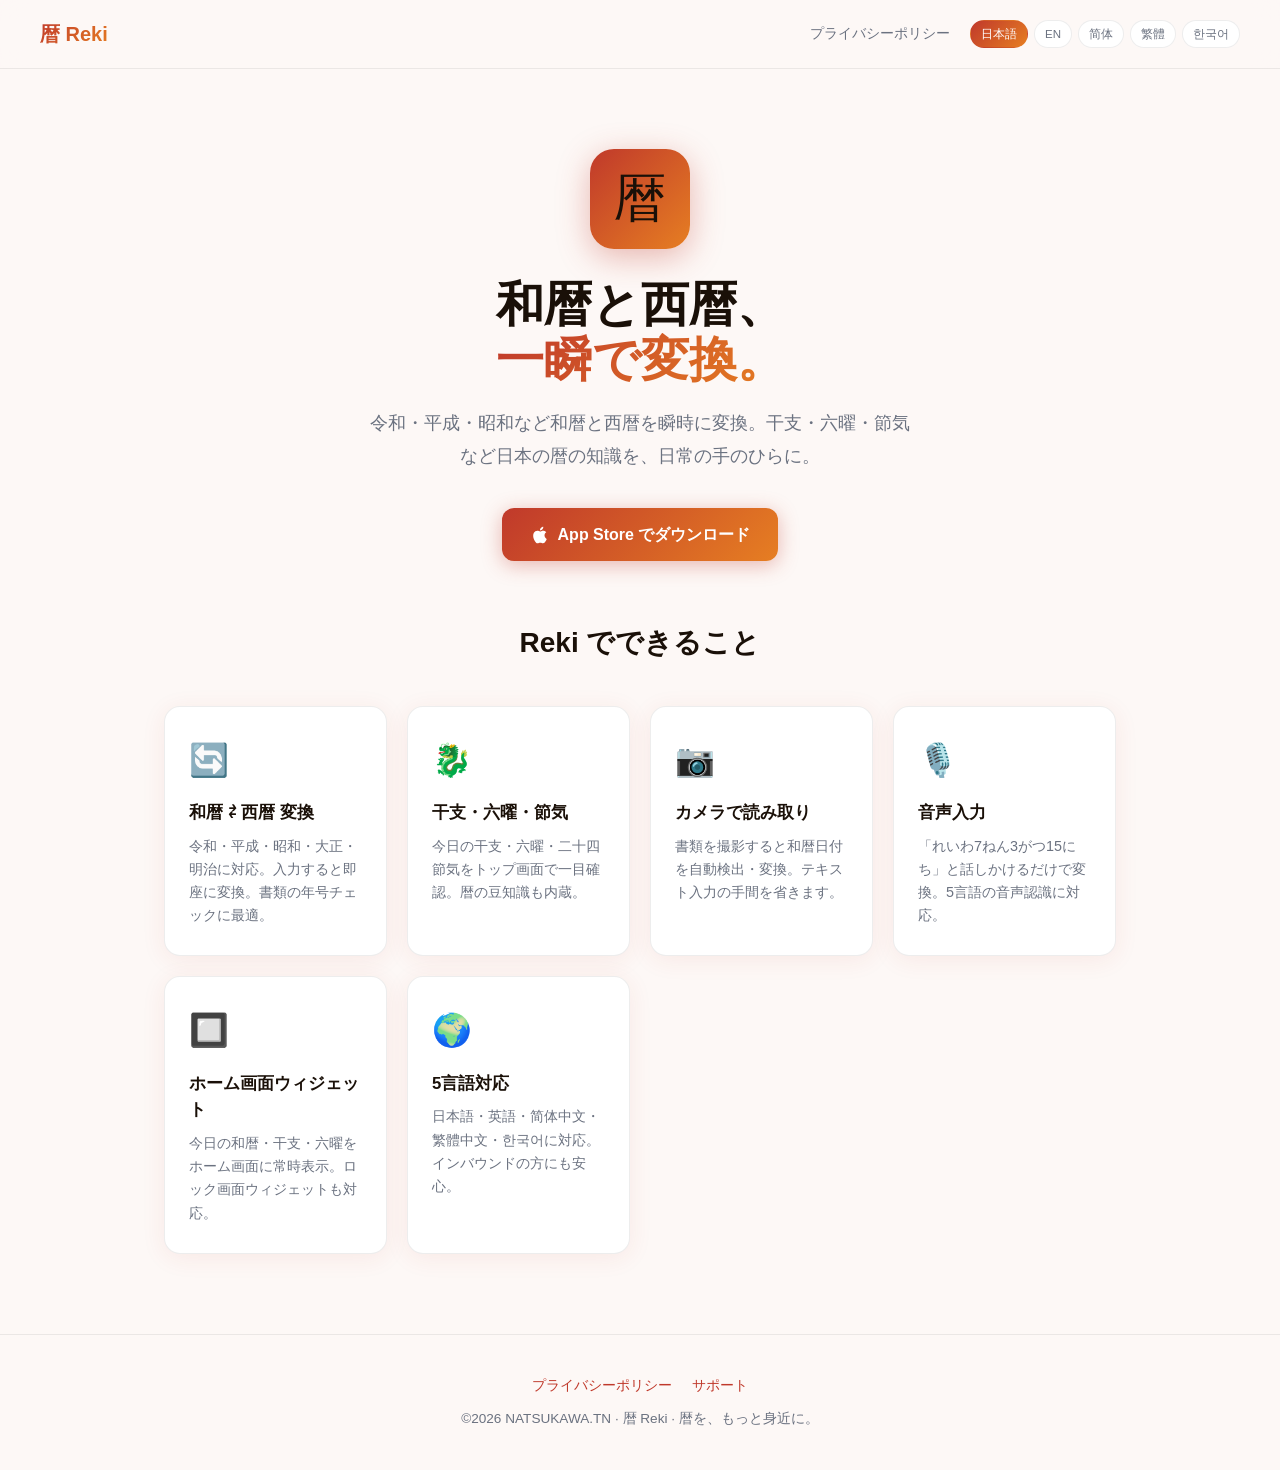
==== ja/index.html @ 11f6bfe3 "feat: add product pages and privacy policy in 5 languages - styles.css: 朱 red theme with dark mode, " ====
<!DOCTYPE html>
<html lang="ja">
<head>
  <meta charset="UTF-8">
  <meta name="viewport" content="width=device-width, initial-scale=1.0">
  <title>暦 Reki — 和暦・西暦変換と日本の暦</title>
  <meta name="description" content="和暦と西暦をかんたんに変換。干支・六曜・節気など日本の暦を毎日チェック。ウィジェット・カメラ・音声入力対応。">
  <link rel="stylesheet" href="../styles.css">
</head>
<body>

<nav>
  <span class="nav-logo gradient-text">暦 Reki</span>
  <div style="display:flex;align-items:center;gap:20px;">
    <div class="nav-links">
      <a href="privacy.html">プライバシーポリシー</a>
    </div>
    <div class="lang-switcher">
      <a href="../ja/" class="active">日本語</a>
      <a href="../en/">EN</a>
      <a href="../zh-Hans/">简体</a>
      <a href="../zh-Hant/">繁體</a>
      <a href="../ko/">한국어</a>
    </div>
  </div>
</nav>

<section class="hero">
  <div class="hero-icon">暦</div>
  <h1>和暦と西暦、<br><span class="gradient-text">一瞬で変換。</span></h1>
  <p>令和・平成・昭和など和暦と西暦を瞬時に変換。干支・六曜・節気など日本の暦の知識を、日常の手のひらに。</p>
  <div class="btn-group">
    <a class="btn btn-primary" href="https://apps.apple.com/app/idYOUR_APP_ID">
      <svg width="20" height="20" viewBox="0 0 24 24" fill="currentColor"><path d="M18.71 19.5c-.83 1.24-1.71 2.45-3.05 2.47-1.34.03-1.77-.79-3.29-.79-1.53 0-2 .77-3.27.82-1.31.05-2.3-1.32-3.14-2.53C4.25 17 2.94 12.45 4.7 9.39c.87-1.52 2.43-2.48 4.12-2.51 1.28-.02 2.5.87 3.29.87.78 0 2.26-1.07 3.8-.91.65.03 2.47.26 3.64 1.98-.09.06-2.17 1.28-2.15 3.81.03 3.02 2.65 4.03 2.68 4.04-.03.07-.42 1.44-1.38 2.83M13 3.5c.73-.83 1.94-1.46 2.94-1.5.13 1.17-.34 2.35-1.04 3.19-.69.85-1.83 1.51-2.95 1.42-.15-1.15.41-2.35 1.05-3.11z"/></svg>
      App Store でダウンロード
    </a>
  </div>
</section>

<section class="features">
  <h2>Reki でできること</h2>
  <div class="features-grid">
    <div class="feature-card">
      <div class="feature-icon">🔄</div>
      <h3>和暦 ⇄ 西暦 変換</h3>
      <p>令和・平成・昭和・大正・明治に対応。入力すると即座に変換。書類の年号チェックに最適。</p>
    </div>
    <div class="feature-card">
      <div class="feature-icon">🐉</div>
      <h3>干支・六曜・節気</h3>
      <p>今日の干支・六曜・二十四節気をトップ画面で一目確認。暦の豆知識も内蔵。</p>
    </div>
    <div class="feature-card">
      <div class="feature-icon">📷</div>
      <h3>カメラで読み取り</h3>
      <p>書類を撮影すると和暦日付を自動検出・変換。テキスト入力の手間を省きます。</p>
    </div>
    <div class="feature-card">
      <div class="feature-icon">🎙️</div>
      <h3>音声入力</h3>
      <p>「れいわ7ねん3がつ15にち」と話しかけるだけで変換。5言語の音声認識に対応。</p>
    </div>
    <div class="feature-card">
      <div class="feature-icon">🔲</div>
      <h3>ホーム画面ウィジェット</h3>
      <p>今日の和暦・干支・六曜をホーム画面に常時表示。ロック画面ウィジェットも対応。</p>
    </div>
    <div class="feature-card">
      <div class="feature-icon">🌍</div>
      <h3>5言語対応</h3>
      <p>日本語・英語・简体中文・繁體中文・한국어に対応。インバウンドの方にも安心。</p>
    </div>
  </div>
</section>

<footer>
  <div class="footer-links">
    <a href="privacy.html">プライバシーポリシー</a>
    <a href="mailto:natsukawa.tn@gmail.com">サポート</a>
  </div>
  <p>©<script>document.write(new Date().getFullYear())</script> NATSUKAWA.TN · 暦 Reki · 暦を、もっと身近に。</p>
</footer>

</body>
</html>
---- styles.css ----
:root {
  --accent-start: #C0392B;
  --accent-end:   #E67E22;
  --bg:           #fdf8f6;
  --surface:      #ffffff;
  --text:         #1a1008;
  --text-secondary: #6b7280;
  --border:       rgba(0,0,0,0.07);
  --radius:       16px;
  --shadow:       0 4px 24px rgba(192,57,43,0.08);
}

@media (prefers-color-scheme: dark) {
  :root {
    --bg:      #1a0f0a;
    --surface: #261510;
    --text:    #f5ede8;
    --text-secondary: #9ca3af;
    --border:  rgba(255,255,255,0.08);
  }
}

* { box-sizing: border-box; margin: 0; padding: 0; }

body {
  font-family: -apple-system, BlinkMacSystemFont, "Segoe UI", Roboto, sans-serif;
  background: var(--bg);
  color: var(--text);
  line-height: 1.6;
  -webkit-font-smoothing: antialiased;
}

.gradient-text {
  background: linear-gradient(135deg, var(--accent-start), var(--accent-end));
  -webkit-background-clip: text;
  -webkit-text-fill-color: transparent;
  background-clip: text;
}

/* NAV */
nav {
  display: flex;
  align-items: center;
  justify-content: space-between;
  padding: 18px 40px;
  position: sticky;
  top: 0;
  background: rgba(253,248,246,0.88);
  backdrop-filter: blur(12px);
  -webkit-backdrop-filter: blur(12px);
  border-bottom: 1px solid var(--border);
  z-index: 100;
}
@media (prefers-color-scheme: dark) {
  nav { background: rgba(26,15,10,0.88); }
}
.nav-logo { font-size: 1.25rem; font-weight: 700; }
.nav-links { display: flex; gap: 24px; align-items: center; }
.nav-links a { text-decoration: none; color: var(--text-secondary); font-size: 0.9rem; transition: color .2s; }
.nav-links a:hover { color: var(--text); }
.lang-switcher { display: flex; gap: 6px; }
.lang-switcher a {
  font-size: 0.72rem;
  padding: 4px 10px;
  border-radius: 20px;
  background: var(--surface);
  border: 1px solid var(--border);
  text-decoration: none;
  color: var(--text-secondary);
  transition: all .2s;
}
.lang-switcher a:hover, .lang-switcher a.active {
  background: linear-gradient(135deg, var(--accent-start), var(--accent-end));
  color: white;
  border-color: transparent;
}

/* HERO */
.hero {
  max-width: 800px;
  margin: 0 auto;
  padding: 80px 24px 60px;
  text-align: center;
}
.hero-icon {
  width: 100px; height: 100px;
  border-radius: 24px;
  background: linear-gradient(135deg, var(--accent-start), var(--accent-end));
  display: inline-flex;
  align-items: center;
  justify-content: center;
  font-size: 52px;
  margin-bottom: 28px;
  box-shadow: 0 8px 32px rgba(192,57,43,0.35);
}
.hero h1 { font-size: 3rem; font-weight: 800; line-height: 1.15; margin-bottom: 20px; }
.hero p { font-size: 1.15rem; color: var(--text-secondary); max-width: 540px; margin: 0 auto 36px; line-height: 1.75; }
@media (max-width: 600px) {
  .hero h1 { font-size: 2rem; }
  .hero p  { font-size: 1rem; }
}

/* BUTTONS */
.btn-group { display: flex; gap: 12px; justify-content: center; flex-wrap: wrap; }
.btn {
  display: inline-flex;
  align-items: center;
  gap: 8px;
  padding: 14px 28px;
  border-radius: 12px;
  font-size: 1rem;
  font-weight: 600;
  text-decoration: none;
  transition: all .2s;
  cursor: pointer;
  border: none;
}
.btn-primary {
  background: linear-gradient(135deg, var(--accent-start), var(--accent-end));
  color: white;
  box-shadow: 0 4px 20px rgba(192,57,43,0.35);
}
.btn-primary:hover { transform: translateY(-2px); box-shadow: 0 8px 28px rgba(192,57,43,0.45); }
.btn-secondary {
  background: var(--surface);
  color: var(--text);
  border: 1px solid var(--border);
}
.btn-secondary:hover { border-color: var(--accent-start); color: var(--accent-start); }

/* FEATURES */
.features {
  max-width: 1000px;
  margin: 0 auto 80px;
  padding: 0 24px;
}
.features h2 { text-align: center; font-size: 1.75rem; font-weight: 700; margin-bottom: 40px; }
.features-grid {
  display: grid;
  grid-template-columns: repeat(auto-fit, minmax(220px, 1fr));
  gap: 20px;
}
.feature-card {
  background: var(--surface);
  border: 1px solid var(--border);
  border-radius: var(--radius);
  padding: 28px 24px;
  box-shadow: var(--shadow);
}
.feature-icon { font-size: 2rem; margin-bottom: 14px; }
.feature-card h3 { font-size: 1.05rem; font-weight: 700; margin-bottom: 8px; }
.feature-card p  { font-size: 0.9rem; color: var(--text-secondary); line-height: 1.6; }

/* FOOTER */
footer {
  text-align: center;
  padding: 40px 24px;
  border-top: 1px solid var(--border);
  color: var(--text-secondary);
  font-size: 0.85rem;
}
footer a { color: var(--accent-start); text-decoration: none; }
footer a:hover { text-decoration: underline; }
.footer-links { display: flex; gap: 20px; justify-content: center; margin-bottom: 12px; flex-wrap: wrap; }

/* PRIVACY / PROSE */
.prose {
  max-width: 720px;
  margin: 60px auto 80px;
  padding: 0 24px;
}
.prose h1 { font-size: 2rem; font-weight: 800; margin-bottom: 8px; }
.prose .meta { color: var(--text-secondary); font-size: 0.9rem; margin-bottom: 48px; }
.prose h2 { font-size: 1.2rem; font-weight: 700; margin: 36px 0 12px; }
.prose p, .prose li { color: var(--text-secondary); margin-bottom: 12px; font-size: 0.95rem; line-height: 1.75; }
.prose ul { padding-left: 20px; }
.prose a { color: var(--accent-start); text-decoration: none; }
.prose a:hover { text-decoration: underline; }
.prose .highlight {
  background: var(--surface);
  border: 1px solid var(--border);
  border-radius: 12px;
  padding: 20px 24px;
  margin: 24px 0;
  font-size: 0.9rem;
}

.prose .update-date {
  font-size: 0.82rem;
  color: var(--text-secondary);
  margin-top: 48px;
  opacity: 0.7;
}

@media (max-width: 480px) {
  nav { padding: 14px 20px; }
  .nav-links { gap: 12px; }
  .lang-switcher a { padding: 3px 8px; font-size: 0.68rem; }
}
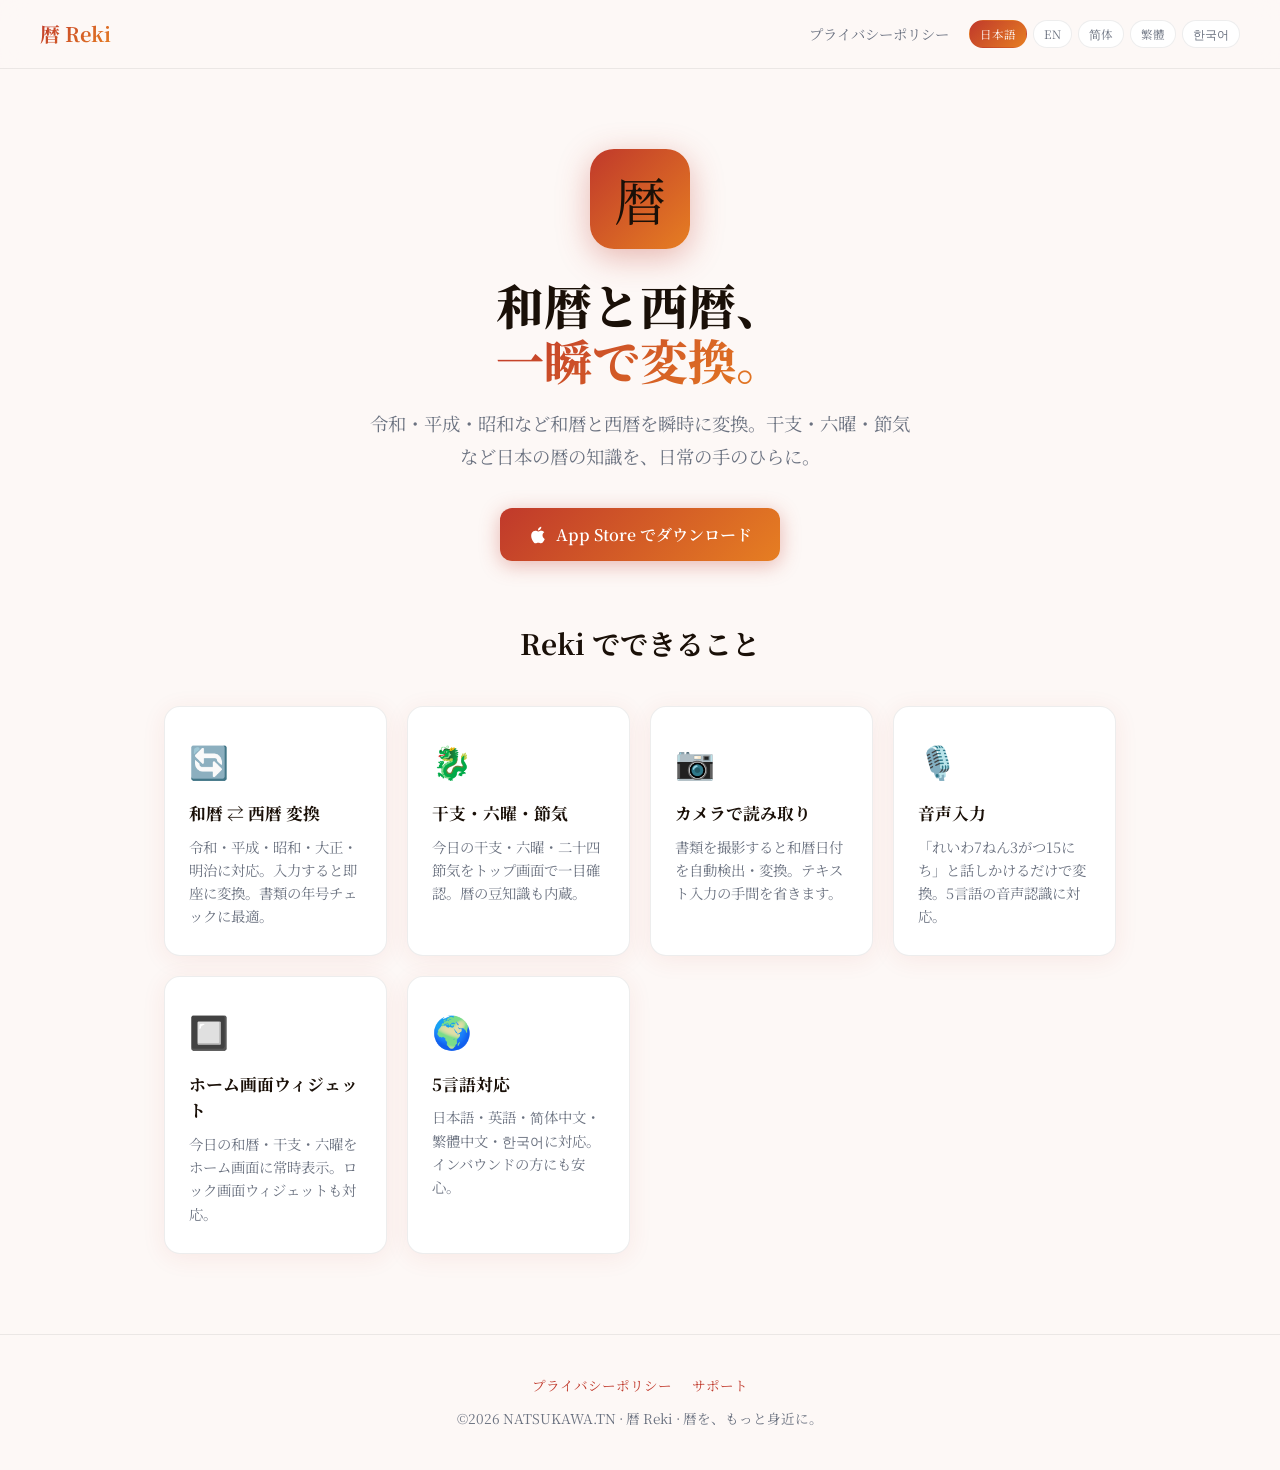
==== commit ba48d500: "style: add formal serif fonts per language via Google Fonts - ja: Noto Serif JP (游明朝風格) - en: EB Gar" ====
--- a/ja/index.html
+++ b/ja/index.html
@@ -5,6 +5,9 @@
   <meta name="viewport" content="width=device-width, initial-scale=1.0">
   <title>暦 Reki — 和暦・西暦変換と日本の暦</title>
   <meta name="description" content="和暦と西暦をかんたんに変換。干支・六曜・節気など日本の暦を毎日チェック。ウィジェット・カメラ・音声入力対応。">
+  <link rel="preconnect" href="https://fonts.googleapis.com">
+  <link rel="preconnect" href="https://fonts.gstatic.com" crossorigin>
+  <link href="https://fonts.googleapis.com/css2?family=Noto+Serif+JP:wght@400;700;900&display=swap" rel="stylesheet">
   <link rel="stylesheet" href="../styles.css">
 </head>
 <body>
--- a/styles.css
+++ b/styles.css
@@ -192,6 +192,13 @@
   opacity: 0.7;
 }
 
+/* Per-language formal serif fonts */
+html[lang="ja"] body { font-family: "Noto Serif JP", "Yu Mincho", "YuMincho", serif; }
+html[lang="en"] body { font-family: "EB Garamond", Georgia, "Times New Roman", serif; }
+html[lang="zh-Hans"] body { font-family: "Noto Serif SC", "Source Han Serif SC", "STSong", serif; }
+html[lang="zh-Hant"] body { font-family: "Noto Serif TC", "Source Han Serif TC", "Apple LiSung", serif; }
+html[lang="ko"] body { font-family: "Noto Serif KR", "Batang", serif; }
+
 @media (max-width: 480px) {
   nav { padding: 14px 20px; }
   .nav-links { gap: 12px; }
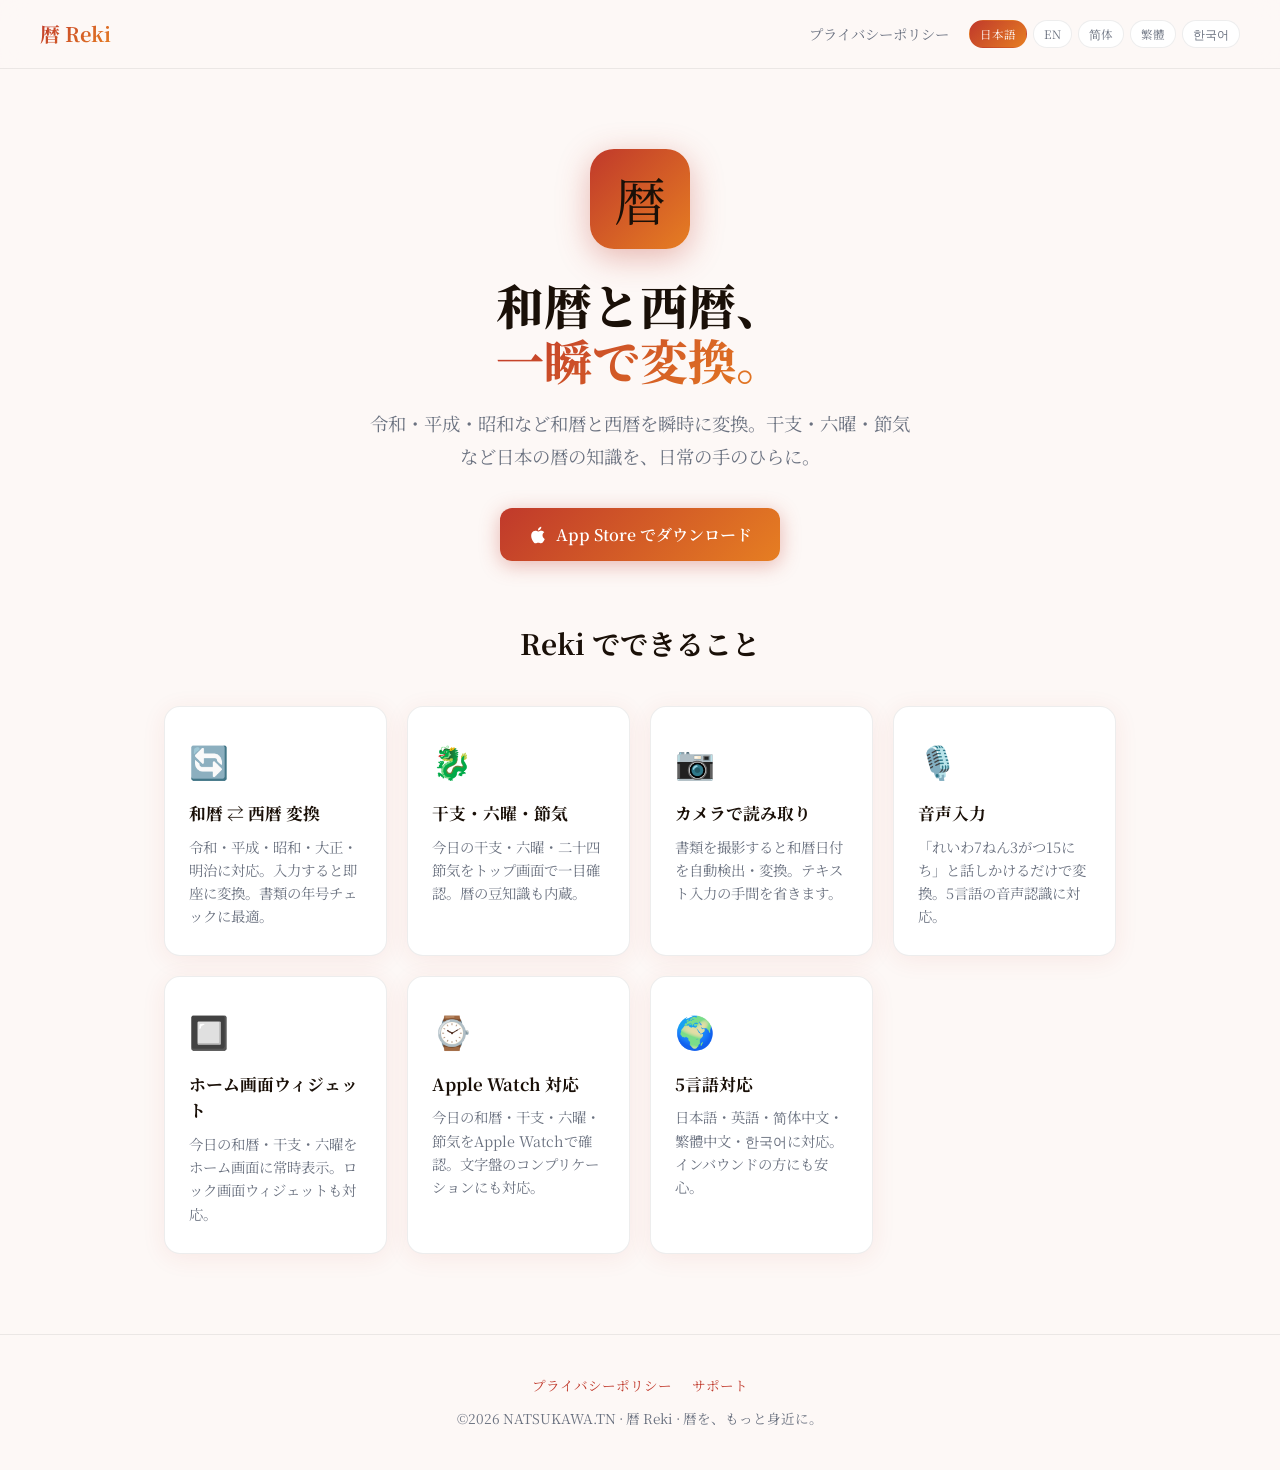
==== commit b5d167f1: "feat: add Apple Watch feature card to all 5 language pages Co-Authored-By: Claude Sonnet 4.6 <norepl" ====
--- a/ja/index.html
+++ b/ja/index.html
@@ -14,8 +14,7 @@
 
 <nav>
   <span class="nav-logo gradient-text">暦 Reki</span>
-  <div style="display:flex;align-items:center;gap:20px;">
-    <div class="nav-links">
+  <div class="nav-links">
       <a href="privacy.html">プライバシーポリシー</a>
     </div>
     <div class="lang-switcher">
@@ -24,7 +23,6 @@
       <a href="../zh-Hans/">简体</a>
       <a href="../zh-Hant/">繁體</a>
       <a href="../ko/">한국어</a>
-    </div>
   </div>
 </nav>
 
@@ -33,7 +31,7 @@
   <h1>和暦と西暦、<br><span class="gradient-text">一瞬で変換。</span></h1>
   <p>令和・平成・昭和など和暦と西暦を瞬時に変換。干支・六曜・節気など日本の暦の知識を、日常の手のひらに。</p>
   <div class="btn-group">
-    <a class="btn btn-primary" href="https://apps.apple.com/app/idYOUR_APP_ID">
+    <a class="btn btn-primary" href="https://apps.apple.com/app/id6781997074">
       <svg width="20" height="20" viewBox="0 0 24 24" fill="currentColor"><path d="M18.71 19.5c-.83 1.24-1.71 2.45-3.05 2.47-1.34.03-1.77-.79-3.29-.79-1.53 0-2 .77-3.27.82-1.31.05-2.3-1.32-3.14-2.53C4.25 17 2.94 12.45 4.7 9.39c.87-1.52 2.43-2.48 4.12-2.51 1.28-.02 2.5.87 3.29.87.78 0 2.26-1.07 3.8-.91.65.03 2.47.26 3.64 1.98-.09.06-2.17 1.28-2.15 3.81.03 3.02 2.65 4.03 2.68 4.04-.03.07-.42 1.44-1.38 2.83M13 3.5c.73-.83 1.94-1.46 2.94-1.5.13 1.17-.34 2.35-1.04 3.19-.69.85-1.83 1.51-2.95 1.42-.15-1.15.41-2.35 1.05-3.11z"/></svg>
       App Store でダウンロード
     </a>
@@ -69,6 +67,11 @@
       <p>今日の和暦・干支・六曜をホーム画面に常時表示。ロック画面ウィジェットも対応。</p>
     </div>
     <div class="feature-card">
+      <div class="feature-icon">⌚</div>
+      <h3>Apple Watch 対応</h3>
+      <p>今日の和暦・干支・六曜・節気をApple Watchで確認。文字盤のコンプリケーションにも対応。</p>
+    </div>
+    <div class="feature-card">
       <div class="feature-icon">🌍</div>
       <h3>5言語対応</h3>
       <p>日本語・英語・简体中文・繁體中文・한국어に対応。インバウンドの方にも安心。</p>
--- a/styles.css
+++ b/styles.css
@@ -41,7 +41,7 @@
 nav {
   display: flex;
   align-items: center;
-  justify-content: space-between;
+  gap: 20px;
   padding: 18px 40px;
   position: sticky;
   top: 0;
@@ -54,7 +54,7 @@
 @media (prefers-color-scheme: dark) {
   nav { background: rgba(26,15,10,0.88); }
 }
-.nav-logo { font-size: 1.25rem; font-weight: 700; }
+.nav-logo { font-size: 1.25rem; font-weight: 700; margin-right: auto; }
 .nav-links { display: flex; gap: 24px; align-items: center; }
 .nav-links a { text-decoration: none; color: var(--text-secondary); font-size: 0.9rem; transition: color .2s; }
 .nav-links a:hover { color: var(--text); }
@@ -199,8 +199,10 @@
 html[lang="zh-Hant"] body { font-family: "Noto Serif TC", "Source Han Serif TC", "Apple LiSung", serif; }
 html[lang="ko"] body { font-family: "Noto Serif KR", "Batang", serif; }
 
-@media (max-width: 480px) {
-  nav { padding: 14px 20px; }
-  .nav-links { gap: 12px; }
-  .lang-switcher a { padding: 3px 8px; font-size: 0.68rem; }
-}
+@media (max-width: 640px) {
+  nav { padding: 12px 16px; flex-wrap: wrap; row-gap: 10px; }
+  .nav-logo { margin-right: 0; }
+  .nav-links { display: none; }
+  .lang-switcher { width: 100%; justify-content: center; gap: 6px; }
+  .lang-switcher a { padding: 5px 11px; font-size: 0.72rem; }
+}
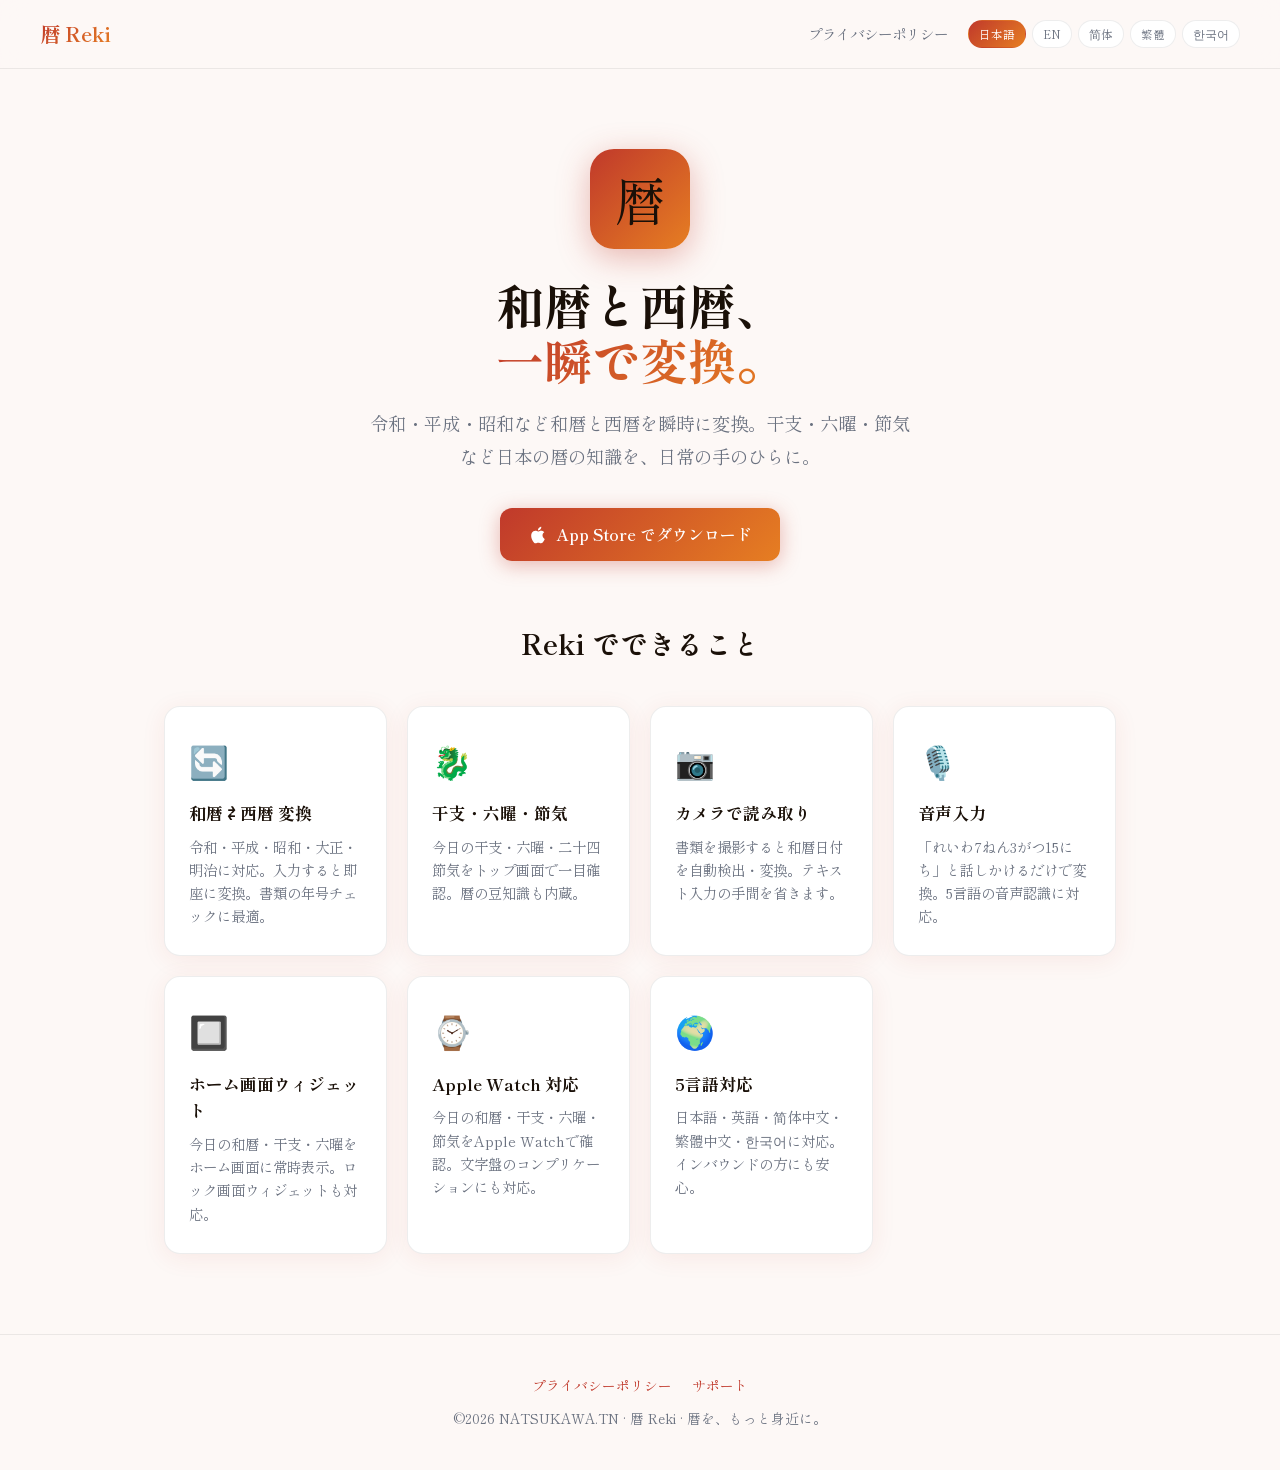
==== commit f7c52f0f: "feat: upgrade fonts to more elegant serif typefaces - ja: Noto Serif JP → Shippori Mincho (finer str" ====
--- a/ja/index.html
+++ b/ja/index.html
@@ -7,7 +7,7 @@
   <meta name="description" content="和暦と西暦をかんたんに変換。干支・六曜・節気など日本の暦を毎日チェック。ウィジェット・カメラ・音声入力対応。">
   <link rel="preconnect" href="https://fonts.googleapis.com">
   <link rel="preconnect" href="https://fonts.gstatic.com" crossorigin>
-  <link href="https://fonts.googleapis.com/css2?family=Noto+Serif+JP:wght@400;700;900&display=swap" rel="stylesheet">
+  <link href="https://fonts.googleapis.com/css2?family=Shippori+Mincho:wght@400;700;800&display=swap" rel="stylesheet">
   <link rel="stylesheet" href="../styles.css">
 </head>
 <body>
--- a/styles.css
+++ b/styles.css
@@ -193,11 +193,11 @@
 }
 
 /* Per-language formal serif fonts */
-html[lang="ja"] body { font-family: "Noto Serif JP", "Yu Mincho", "YuMincho", serif; }
-html[lang="en"] body { font-family: "EB Garamond", Georgia, "Times New Roman", serif; }
+html[lang="ja"] body { font-family: "Shippori Mincho", "Yu Mincho", "YuMincho", serif; }
+html[lang="en"] body { font-family: "Cormorant Garamond", Georgia, "Times New Roman", serif; }
 html[lang="zh-Hans"] body { font-family: "Noto Serif SC", "Source Han Serif SC", "STSong", serif; }
 html[lang="zh-Hant"] body { font-family: "Noto Serif TC", "Source Han Serif TC", "Apple LiSung", serif; }
-html[lang="ko"] body { font-family: "Noto Serif KR", "Batang", serif; }
+html[lang="ko"] body { font-family: "Nanum Myeongjo", "Batang", serif; }
 
 @media (max-width: 640px) {
   nav { padding: 12px 16px; flex-wrap: wrap; row-gap: 10px; }
